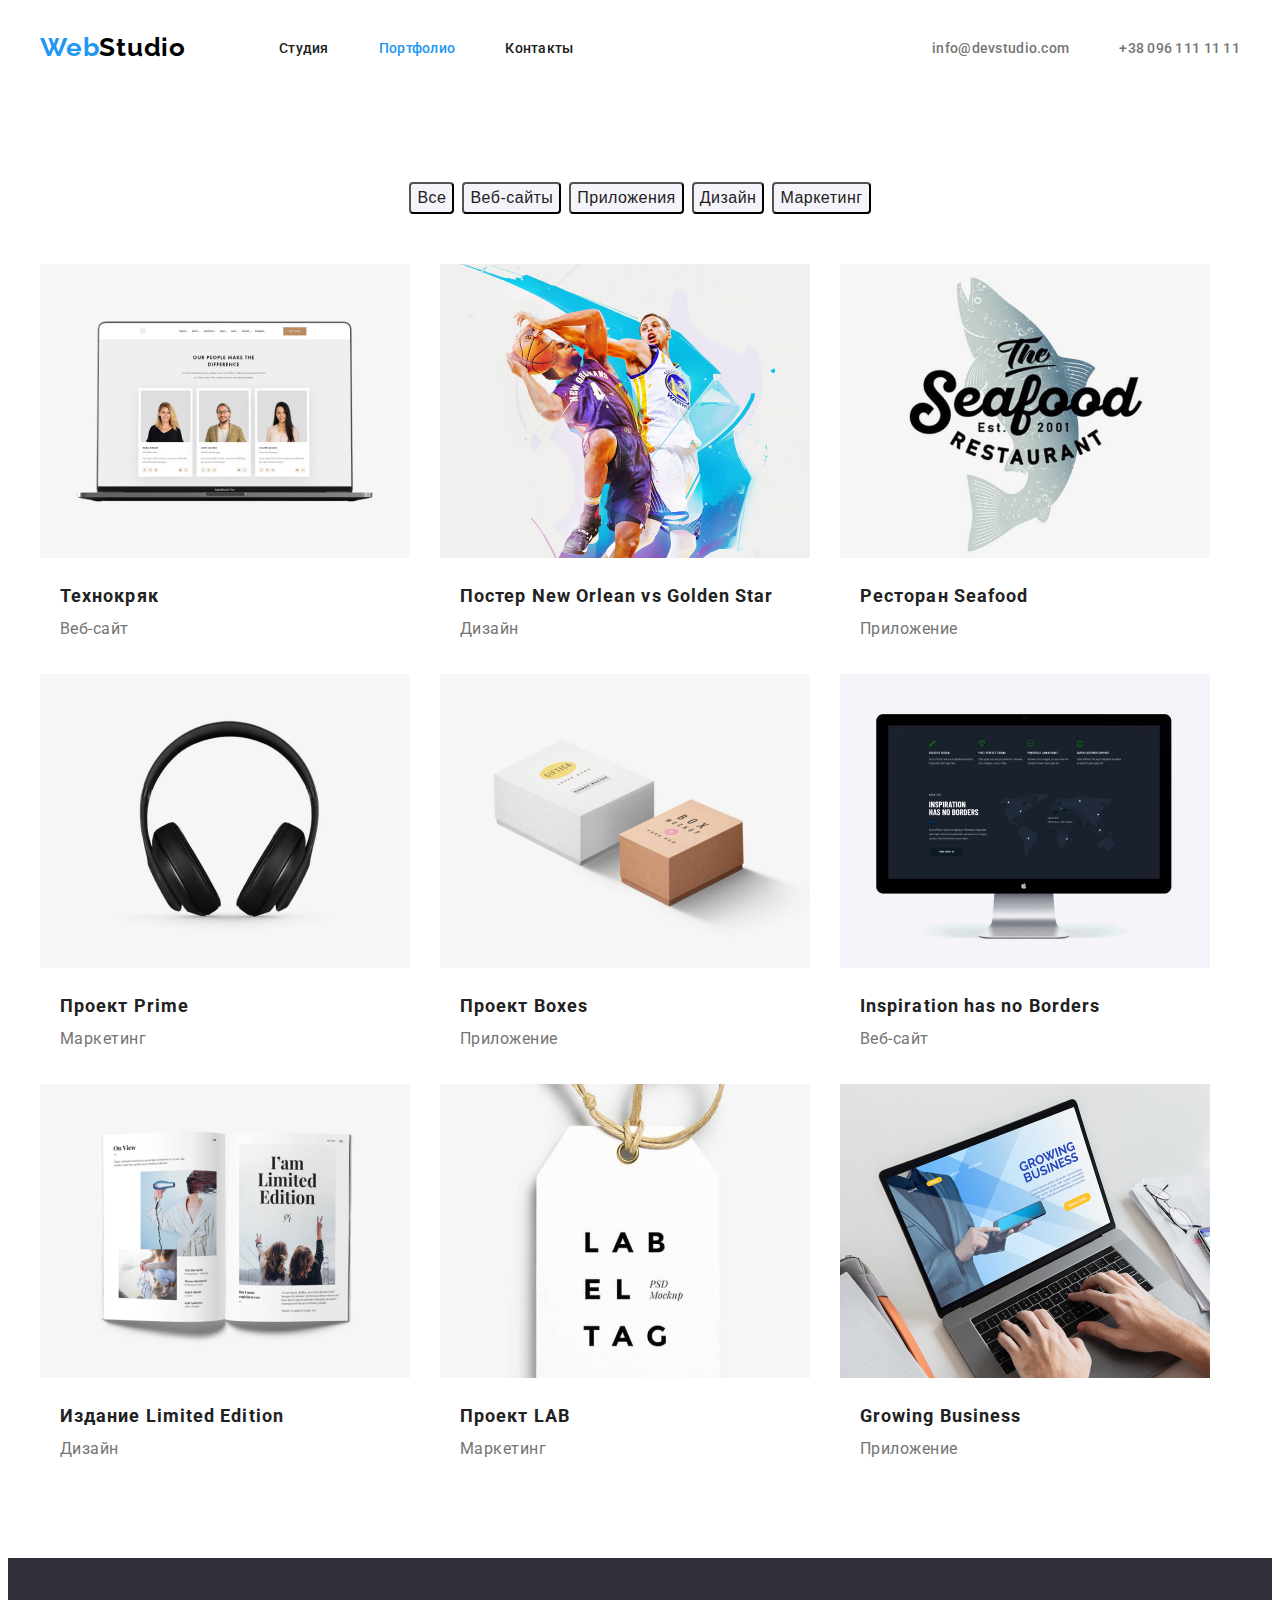
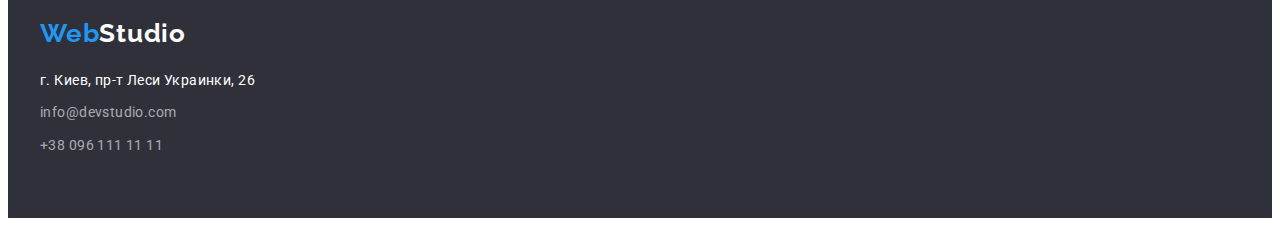
==== portfolio.html @ 22041979 "DZ3" ====
<!DOCTYPE html>
<html lang="ru">
  <head>
    <meta charset="UTF-8" />
    <meta http-equiv="X-UA-Compatible" content="IE=edge" />
    <meta name="viewport" content="width=device-width, initial-scale=1.0" />
    <title>Document</title>
    <link rel="preconnect" href="https://fonts.googleapis.com" />
    <link rel="preconnect" href="https://fonts.gstatic.com" crossorigin />
    <link
      href="https://fonts.googleapis.com/css2?family=Raleway:wght@700&family=Roboto:wght@400;500;700;900&display=swap"
      rel="stylesheet"
    />
    <link rel="stylesheet" href="./css/styles.css" />
  </head>
  <body>
    <header class="header">
      <div class="container header-container">
        <nav class="header-nav">
          <a class="logo" href="./index.html" lang="en"><span class="web">Web</span>Studio</a>
          <ul class="menu-list list">
            <li class="menu-item">
              <a class="menu-link link" href="./index.html">Студия</a>
            </li>
            <li class="menu-item">
              <a class="menu-link link current" href="./portfolio.html">Портфолио</a>
            </li>
            <li class="menu-item"><a class="menu-link link" href="">Контакты</a></li>
          </ul>
        </nav>
        <div class="header-contacts">
          <ul class="contacts-list list">
            <li class="contacts-item">
              <a class="contacts-link-dark link" href="mail:info@devstudio.com">
                info@devstudio.com</a
              >
            </li>
            <li class="contacts-item">
              <a class="contacts-link-dark link" href="tel:+380961111111"> +38 096 111 11 11</a>
            </li>
          </ul>
        </div>
      </div>
    </header>
    <main>
      <div class="container">
        <section class="section filtr">
          <!-- <h1>Menu</h1> -->
          <ul class="filtr-list list">
            <li class="filtr-item"><button type="button" class="filtr-button">Все</button></li>
            <li class="filtr-item">
              <button type="button" class="filtr-button">Веб-сайты</button>
            </li>
            <li class="filtr-item">
              <button type="button" class="filtr-button">Приложения</button>
            </li>
            <li class="filtr-item"><button type="button" class="filtr-button">Дизайн</button></li>
            <li class="filtr-item">
              <button type="button" class="filtr-button">Маркетинг</button>
            </li>
          </ul>
          <ul class="portfolio list">
            <li class="porfolio-item">
              <img src="./images/portfolio/img_p1.jpg" alt="Sait" width="370" />
              <h2 class="Portfolio-title">Технокряк</h2>
              <p class="Portfolio-text">Веб-сайт</p>
            </li>
            <li class="porfolio-item">
              <img src="./images/portfolio/img_p2.jpg" alt="Disign" width="370" />
              <h2 class="Portfolio-title">Постер New Orlean vs Golden Star</h2>
              <p class="Portfolio-text">Дизайн</p>
            </li>
            <li class="porfolio-item">
              <img src="./images/portfolio/img_p3.jpg" alt="Restoran" width="370" />
              <h2 class="Portfolio-title">Ресторан Seafood</h2>
              <p class="Portfolio-text">Приложение</p>
            </li>
            <li class="porfolio-item">
              <img src="./images/portfolio/img_p4.jpg" alt="Project" width="370" />
              <h2 class="Portfolio-title">Проект Prime</h2>
              <p class="Portfolio-text">Маркетинг</p>
            </li>
            <li class="porfolio-item">
              <img src="./images/portfolio/img_p5.jpg" alt="Box" width="370" />
              <h2 class="Portfolio-title">Проект Boxes</h2>
              <p class="Portfolio-text">Приложение</p>
            </li>
            <li class="porfolio-item">
              <img src="./images/portfolio/img_p6.jpg" alt="Web" width="370" />
              <h2 class="Portfolio-title">Inspiration has no Borders</h2>
              <p class="Portfolio-text">Веб-сайт</p>
            </li>
            <li class="porfolio-item">
              <img src="./images/portfolio/img_p7.jpg" alt="Book" width="370" />
              <h2 class="Portfolio-title">Издание Limited Edition</h2>
              <p class="Portfolio-text">Дизайн</p>
            </li>
            <li class="porfolio-item">
              <img src="./images/portfolio/img_p8.jpg" alt="Project" width="370" />
              <h2 class="Portfolio-title">Проект LAB</h2>
              <p class="Portfolio-text">Маркетинг</p>
            </li>
            <li class="porfolio-item">
              <img src="./images/portfolio/img_p9.jpg" alt="App" width="370" />
              <h2 class="Portfolio-title">Growing Business</h2>
              <p class="Portfolio-text">Приложение</p>
            </li>
          </ul>
        </section>
      </div>
    </main>
    <footer class="contacts-bot">
      <div class="container">
        <a class="logo-bottom" href="./index.html" lang="en"><span class="web">Web</span>Studio</a>
        <address>
          <ul class="contacts-list-bot list">
            <li>
              <a class="contacts-link-light link" href="https://goo.gl/maps/QXSwQN5gtXJ56YAf7"
                >г. Киев, пр-т Леси Украинки, 26</a
              >
            </li>
            <li>
              <a class="contacts-link-grey link" href="mail:info@devstudio.com">
                info@devstudio.com</a
              >
            </li>
            <li>
              <a class="contacts-link-grey link" href="tel:+380961111111"> +38 096 111 11 11</a>
            </li>
          </ul>
        </address>
      </div>
    </footer>
  </body>
</html>
---- css/styles.css ----
:root {
  --primary-title-color: #ffffff;
  --secondary-title-color: #212121;
  --third-tite-color: #757575;
  --primary-text-color: #212121;
  --second-text-color: #757575;
  --accent-color: #2196f3;
}

p,
h1,
h2,
h3,
h4,
h5,
h6 {
  margin: 0;
}

ul {
  margin: 0;
  padding: 0;
}

img {
  display: block;
  min-width: 100%;
}

body {
  font-family: 'Roboto', sans-serif;
}

.container {
  width: 1200px;
  padding-left: 15px;
  padding-right: 15px;
  margin: 0 auto;
}

.logo {
  font-family: Raleway;
  font-weight: 700;
  font-size: 26px;
  line-height: 1.19;
  letter-spacing: 0.03em;
  text-decoration: none;
}
.web {
  color: #2196f3;
}
.logo {
  color: #000000;
}

.list {
  list-style: none;
}

.link {
  text-decoration: none;
}

.menu-list .link.current {
  color: var(--accent-color);
}
/* --------------header-------------- */
.menu-list {
  display: flex;
  align-items: center;
}

.header {
  padding-top: 24px;
  padding-bottom: 25px;
}

.menu-link {
  padding-top: 32px;
  padding-bottom: 32px;
}

.header-nav {
  display: flex;
  align-items: center;
}

.header-container {
  display: flex;
  align-items: center;
}

.contacts-list {
  display: flex;
}

.header-contacts {
  margin-left: auto;
}

.logo {
  margin-right: 93px;
}

.menu-item:not(:last-child) {
  margin-right: 50px;
}

.section-list {
  display: flex;
}

.section-item:not(:last-child) {
  margin-right: 30px;
}

.after-title {
  padding-top: 10px;
}

/* .section-item.section-list:not(:last-child) {
  margin-right: 30px;
  width: calc(100% / 4 - 30px);
} */

.contacts-item:not(:last-child) {
  margin-right: 50px;
}

.menu-link {
  font-weight: 500;
  font-size: 14px;
  line-height: 1.14;
  letter-spacing: 0.02em;
  color: var(--primary-text-color);
  cursor: pointer;
}

.contacts-link-dark {
  font-weight: 500;
  font-size: 14px;
  line-height: 1.14;
  letter-spacing: 0.02em;
  color: var(--third-tite-color);
}

.menu-link:hover,
.menu-link:focus {
  color: var(--accent-color);
}

.contacts-link-dark:hover,
.contacts-link-dark:focus {
  color: var(--accent-color);
}

.header-btn {
  display: block;
  margin: 0 auto;
  font-weight: 700;
  font-size: 16px;
  line-height: 1, 87;
  letter-spacing: 0.06em;
  color: var(--primary-title-color);
  background-color: var(--accent-color);
  cursor: pointer;
  width: 205px;
  height: 50px;
  padding: 10px 30px;
  text-align: center;
  margin-top: 30px;
}

.header-btn {
  display: flex;
  justify-content: center;
  align-items: center;
}

.header-btn:focus,
.header-btn:hover {
  color: var(--primary-title-color);
}

.hero-title {
  font-weight: 900;
  font-size: 44px;
  line-height: 1.36;
  letter-spacing: 0.06em;
  text-transform: uppercase;
  color: var(--primary-title-color);
  text-align: center;
}

.header-container {
  width: 1200px;
  background-color: var(--primary-title-color);
}

.hero {
  padding: 200px 0;
  height: 600px;
  background-color: #2f303a;
}

.hero-title {
  width: 696px;
  font-size: 44px;
  margin: 0 auto;
}

.sectoin-list {
  list-style: none;
  display: flex;
}

.section {
  padding: 94px 0;
}

.direction {
  padding-top: 0;
}

.section-title {
  font-weight: 700;
  font-size: 14px;
  line-height: 1.14;
  letter-spacing: 0.03em;
  text-transform: uppercase;

  color: var(--primary-text-color);
}

.after-title {
  font-size: 14px;
  line-height: 1.41;
  letter-spacing: 0.03em;
  color: var(--second-text-color);
}

.pre-title {
  font-weight: 700;
  font-size: 36px;
  line-height: 1.16;
  letter-spacing: 0.03em;
}

.comand-title {
  font-weight: 500;
  font-size: 16px;
  line-height: 1.18;
  letter-spacing: 0.03em;
  color: var(--primary-text-color);
}

.comand-text {
  font-size: 16px;
  line-height: 1.18;
  letter-spacing: 0.03em;
  color: var(--second-text-color);
}

.contacts {
  background-color: #2f303a;
}
.contacts-link-light {
  font-size: 14px;
  line-height: 1.71;
  letter-spacing: 0.03em;
  color: var(--primary-title-color);
}
.contacts-link-grey {
  font-size: 14px;
  line-height: 1.71;
  letter-spacing: 0.03em;
  color: rgba(255, 255, 255, 0.6);
}

/* Pottfolio*/
.filtr-button {
  font-weight: 500;
  font-size: 16px;
  line-height: 1.62;
  letter-spacing: 0.03em;
  color: var(--secondary-title-color);
  background-color: #f5f4fa;
  cursor: pointer;
  border-radius: 4px;
}

.filtr-button:hover,
.filtr-button:focus {
  background-color: var(--accent-color);
  color: #f5f4fa;
}

.filtr-list {
  display: flex;
  justify-content: center;
}

.filtr-button {
  display: flex;
}

.filtr-list:not(:last-child) {
  margin-right: 9ps;
}

.pre-title {
  text-align: center;
  margin-bottom: 50px;
}

.directions {
  display: flex;
}

.directions-item:not(:last-child) {
  margin-right: 30px;
  display: flex;
}

.Portfolio-title {
  font-weight: 700;
  font-size: 18px;
  line-height: 2;
  letter-spacing: 0.06em;
  color: var(--primary-text-color);
}
.Portfolio-text {
  font-size: 16px;
  line-height: 1.87;
  letter-spacing: 0.03em;
  color: var(--third-tite-color);
}

address {
  font-style: normal;
}

.logo-bottom {
  font-family: Raleway;
  font-weight: 700;
  font-size: 26px;
  line-height: 1.19;
  letter-spacing: 0.03em;
  text-decoration: none;
}
.web {
  color: #2196f3;
}
.logo-bottom {
  color: var(--primary-title-color);
}

.contacts-link-light:hover,
.contacts-link-light:focus {
  color: var(--accent-color);
}

.contacts-link-grey:hover,
.contacts-link-grey:focus {
  color: var(--accent-color);
}

.comand {
  background-color: #f5f4fa;
}

.comand-list {
  display: flex;
  justify-content: center;
}

.comand-item {
  text-align: center;
}

.comand-pre-title {
  text-align: center;
  margin-bottom: 50px;
}

.comand-item:not(:last-child) {
  margin-right: 30px;
}

.comand-title {
  margin-top: 30px;
}

.comand-text {
  margin-top: 10px;
}

.logo-bottom {
  margin-top: 60px;
  margin-bottom: 60px;
}

.contacts-bot {
  display: block;
  padding-top: 60px;
  padding-bottom: 60px;
  margin: 0 auto;
  background-color: #2f303a;
}

.contacts-link-light {
  display: block;
  margin-top: 20px;
}

.contacts-link-grey {
  display: block;
  margin-top: 9px;
}

.filtr-list {
  margin-bottom: 50px;
}

.filtr-item:not(:last-child) {
  margin-right: 8px;
}

.portfolio {
  display: flex;
  flex-wrap: wrap;
  width: 1200px;
  flex-basis: calc((100% - 60px) / 3);
  margin-right: 30px;
}

.porfolio-item {
  margin-right: 30px;
}

.porfolio-item:nth-child(3n) {
  margin-right: 30px;
  margin-bottom: 30px;
}

.porfolio-item:nth-last-child(-n + 3) {
  margin-bottom: 0;
}

.Portfolio-title {
  padding-top: 20px;
  padding-left: 20px;
}

.Portfolio-text {
  padding-left: 20px;
}
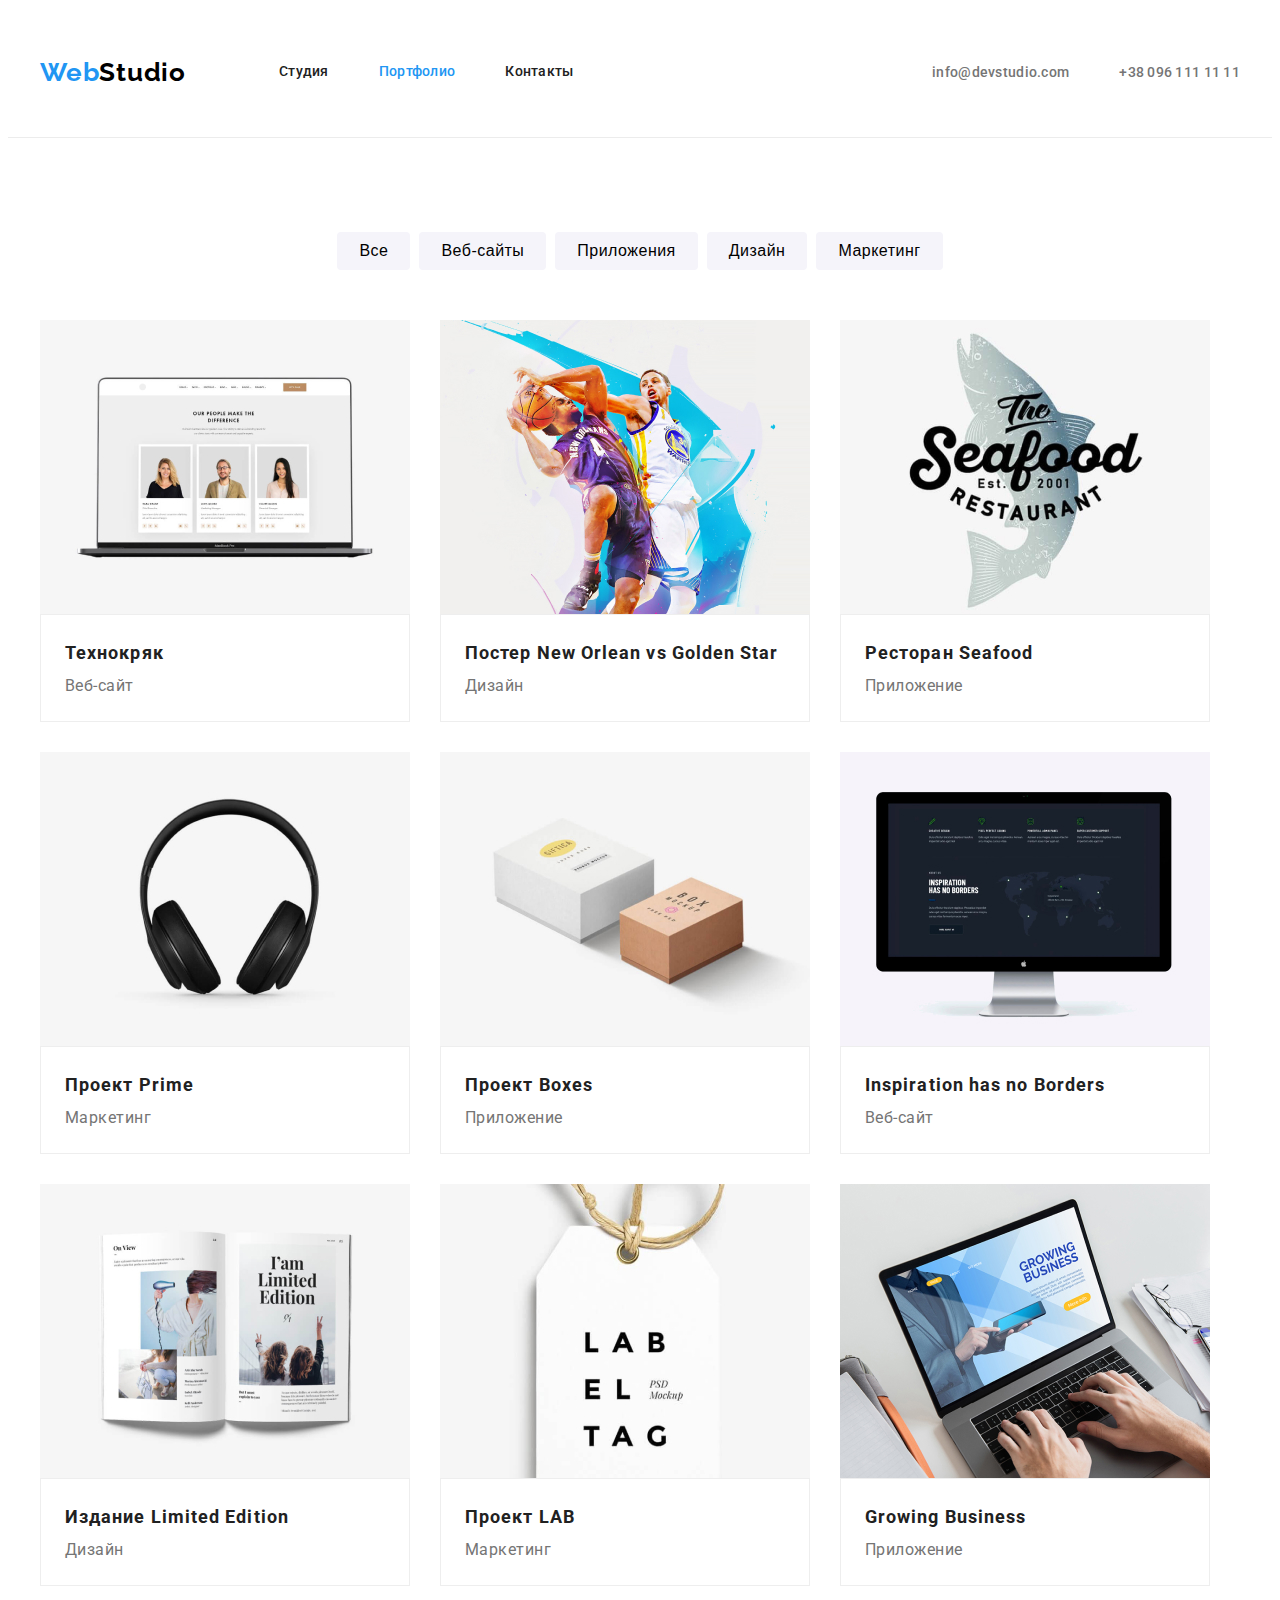
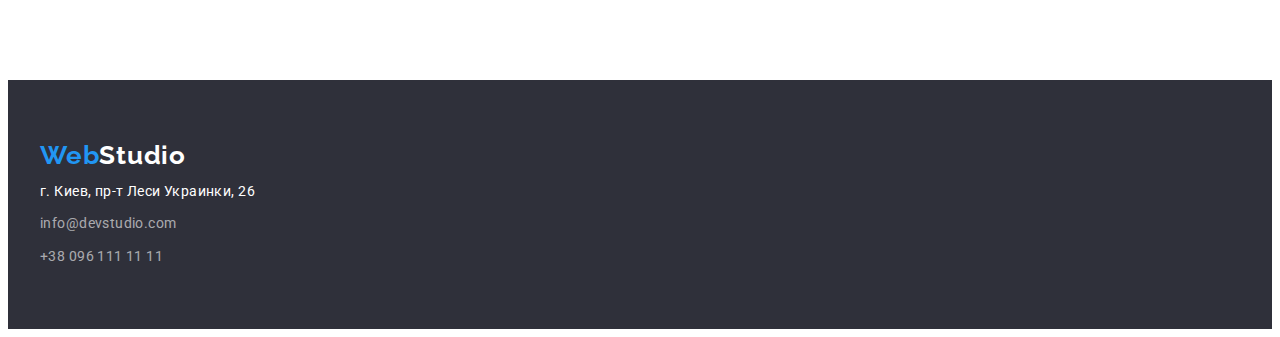
==== commit 3b3f2e5d: "DZ3 Pravki" ====
--- a/portfolio.html
+++ b/portfolio.html
@@ -10,6 +10,13 @@
     <link
       href="https://fonts.googleapis.com/css2?family=Raleway:wght@700&family=Roboto:wght@400;500;700;900&display=swap"
       rel="stylesheet"
+    />
+    <link
+      rel="stylesheet"
+      href="https://cdnjs.cloudflare.com/ajax/libs/modern-normalize/1.1.0/modern-normalize.min.css"
+      integrity="sha512-wpPYUAdjBVSE4KJnH1VR1HeZfpl1ub8YT/NKx4PuQ5NmX2tKuGu6U/JRp5y+Y8XG2tV+wKQpNHVUX03MfMFn9Q=="
+      crossorigin="anonymous"
+      referrerpolicy="no-referrer"
     />
     <link rel="stylesheet" href="./css/styles.css" />
   </head>
@@ -43,10 +50,10 @@
       </div>
     </header>
     <main>
-      <div class="container">
-        <section class="section filtr">
-          <!-- <h1>Menu</h1> -->
-          <ul class="filtr-list list">
+<section class="section">
+<div class="container">
+          <h1 class="visually-hidden">Меню</h1>
+          <ul class="filtr-list">
             <li class="filtr-item"><button type="button" class="filtr-button">Все</button></li>
             <li class="filtr-item">
               <button type="button" class="filtr-button">Веб-сайты</button>
@@ -59,76 +66,122 @@
               <button type="button" class="filtr-button">Маркетинг</button>
             </li>
           </ul>
-          <ul class="portfolio list">
-            <li class="porfolio-item">
-              <img src="./images/portfolio/img_p1.jpg" alt="Sait" width="370" />
-              <h2 class="Portfolio-title">Технокряк</h2>
-              <p class="Portfolio-text">Веб-сайт</p>
-            </li>
-            <li class="porfolio-item">
-              <img src="./images/portfolio/img_p2.jpg" alt="Disign" width="370" />
-              <h2 class="Portfolio-title">Постер New Orlean vs Golden Star</h2>
-              <p class="Portfolio-text">Дизайн</p>
-            </li>
-            <li class="porfolio-item">
-              <img src="./images/portfolio/img_p3.jpg" alt="Restoran" width="370" />
-              <h2 class="Portfolio-title">Ресторан Seafood</h2>
-              <p class="Portfolio-text">Приложение</p>
-            </li>
-            <li class="porfolio-item">
-              <img src="./images/portfolio/img_p4.jpg" alt="Project" width="370" />
-              <h2 class="Portfolio-title">Проект Prime</h2>
-              <p class="Portfolio-text">Маркетинг</p>
-            </li>
-            <li class="porfolio-item">
-              <img src="./images/portfolio/img_p5.jpg" alt="Box" width="370" />
-              <h2 class="Portfolio-title">Проект Boxes</h2>
-              <p class="Portfolio-text">Приложение</p>
-            </li>
-            <li class="porfolio-item">
-              <img src="./images/portfolio/img_p6.jpg" alt="Web" width="370" />
-              <h2 class="Portfolio-title">Inspiration has no Borders</h2>
-              <p class="Portfolio-text">Веб-сайт</p>
-            </li>
-            <li class="porfolio-item">
-              <img src="./images/portfolio/img_p7.jpg" alt="Book" width="370" />
-              <h2 class="Portfolio-title">Издание Limited Edition</h2>
-              <p class="Portfolio-text">Дизайн</p>
-            </li>
-            <li class="porfolio-item">
-              <img src="./images/portfolio/img_p8.jpg" alt="Project" width="370" />
-              <h2 class="Portfolio-title">Проект LAB</h2>
-              <p class="Portfolio-text">Маркетинг</p>
-            </li>
-            <li class="porfolio-item">
-              <img src="./images/portfolio/img_p9.jpg" alt="App" width="370" />
-              <h2 class="Portfolio-title">Growing Business</h2>
-              <p class="Portfolio-text">Приложение</p>
-            </li>
-          </ul>
-        </section>
-      </div>
+
+<div class="portfolo">
+
+<ul class="portfolio-list">
+
+             <li class="porfolio-item">
+               <a href="" class="portfolio-link">
+              <img src="./images/portfolio/img_p1.jpg" alt="Sait" width="370"/>
+             <div class="porfolio-texts">
+             <h2 class="portfolio-title">Технокряк</h2>
+             <p class="portfolio-text">Веб-сайт</p>
+             </div>
+               </a>
+             
+             </li>
+
+             <li class="porfolio-item">
+               <a href="" class="portfolio-link">
+                 <img src="./images/portfolio/img_p2.jpg" alt="Disign" width="370"/>
+             <div class="porfolio-texts">
+             <h2 class="portfolio-title">Постер New Orlean vs Golden Star</h2>
+             <p class="portfolio-text">Дизайн</p>
+             </div>
+               </a>
+             </li>
+    
+             <li class="porfolio-item">
+               <a href="" class="portfolio-link">
+                 <img src="./images/portfolio/img_p3.jpg" alt="Restoran" width="370"/>
+             <div class="porfolio-texts">
+             <h2 class="portfolio-title">Ресторан Seafood</h2>
+             <p class="portfolio-text">Приложение</p>
+             </div>
+               </a>      
+             </li>
+
+             <li class="porfolio-item">
+               <a href="" class="portfolio-link">
+                 <img src="./images/portfolio/img_p4.jpg" alt="Project" width="370"/>
+             <div class="porfolio-texts">
+             <h2 class="portfolio-title">Проект Prime</h2>
+             <p class="portfolio-text">Маркетинг</p>
+             </div>
+               </a>
+             </li>
+
+             <li class="porfolio-item">
+               <a href="" class="portfolio-link">
+                  <img src="./images/portfolio/img_p5.jpg" alt="Box" width="370"/>
+             <div class="porfolio-texts">
+             <h2 class="portfolio-title">Проект Boxes</h2>
+             <p class="portfolio-text">Приложение</p>
+             </div>
+               </a>
+             </li>
+
+              <li class="porfolio-item">
+                <a href="" class="portfolio-link">
+                <img src="./images/portfolio/img_p6.jpg" alt="Web" width="370"/>
+              <div class="porfolio-texts">
+              <h2 class="portfolio-title">Inspiration has no Borders</h2>
+              <p class="portfolio-text">Веб-сайт</p>
+              </div>
+                </a>
+              </li>
+
+              <li class="porfolio-item">
+                <a href="" class="portfolio-link">
+                  <img src="./images/portfolio/img_p7.jpg" alt="Book" width="370"/>
+              <div class="porfolio-texts">
+              <h2 class="portfolio-title">Издание Limited Edition</h2>
+              <p class="portfolio-text">Дизайн</p>
+              </div>
+                </a>
+              </li>
+
+              <li class="porfolio-item">
+                <a href="" class="portfolio-link">
+                   <img src="./images/portfolio/img_p8.jpg" alt="Project" width="370"/>
+              <div class="porfolio-texts">
+              <h2 class="portfolio-title">Проект LAB</h2>
+              <p class="portfolio-text">Маркетинг</p>
+              </div>
+                </a>
+              </li>
+
+              <li class="porfolio-item">
+                <a href="" class="portfolio-link">
+                 <img src="./images/portfolio/img_p9.jpg" alt="App" width="370"/>
+              <div class="porfolio-texts">
+              <h2 class="portfolio-title">Growing Business</h2>
+              <p class="portfolio-text">Приложение</p>
+              </div> 
+                </a>
+              </li>
+</ul>
+</section>
+    </div>
     </main>
-    <footer class="contacts-bot">
+    
+      <footer class="contacts-bot">
       <div class="container">
-        <a class="logo-bottom" href="./index.html" lang="en"><span class="web">Web</span>Studio</a>
-        <address>
-          <ul class="contacts-list-bot list">
-            <li>
-              <a class="contacts-link-light link" href="https://goo.gl/maps/QXSwQN5gtXJ56YAf7"
-                >г. Киев, пр-т Леси Украинки, 26</a
-              >
-            </li>
-            <li>
-              <a class="contacts-link-grey link" href="mail:info@devstudio.com">
-                info@devstudio.com</a
-              >
-            </li>
-            <li>
-              <a class="contacts-link-grey link" href="tel:+380961111111"> +38 096 111 11 11</a>
-            </li>
-          </ul>
-        </address>
+<a class="logo-bottom" href="./index.html" lang="en"><span class="web">Web</span>Studio</a>
+      <address>
+        <ul class="contacts-list-bot list">
+          <li class="contacts-link">
+            <a class="contacts-link-light" href="https://goo.gl/maps/QXSwQN5gtXJ56YAf7">г. Киев, пр-т Леси Украинки, 26</a>
+          </li>
+          <li class="contacts-link">
+            <a class="contacts-link-grey" href="mail:info@devstudio.com">info@devstudio.com</a>
+          </li>
+          <li class="contacts-link">
+            <a class="contacts-link-grey" href="tel:+380961111111"> +38 096 111 11 11</a>
+          </li>
+        </ul>
+      </address>
       </div>
     </footer>
   </body>
--- a/css/styles.css
+++ b/css/styles.css
@@ -18,17 +18,29 @@
 }
 
 ul {
+  list-style: none;
   margin: 0;
   padding: 0;
 }
 
 img {
+  height: auto;
   display: block;
   min-width: 100%;
 }
 
 body {
   font-family: 'Roboto', sans-serif;
+}
+
+a {
+  text-decoration: none;
+}
+
+*,
+*:before,
+*:after {
+  box-sizing: inherit;
 }
 
 .container {
@@ -53,33 +65,37 @@
   color: #000000;
 }
 
-.list {
-  list-style: none;
-}
-
-.link {
-  text-decoration: none;
-}
-
-.menu-list .link.current {
+.menu-link.current {
   color: var(--accent-color);
 }
+
 /* --------------header-------------- */
+
+.visually-hidden {
+  position: absolute;
+  width: 1px;
+  height: 1px;
+  margin: -1px;
+  border: 0;
+  padding: 0;
+
+  white-space: nowrap;
+  clip-path: inset(100%);
+  clip: rect(0 0 0 0);
+  overflow: hidden;
+}
+
 .menu-list {
   display: flex;
   align-items: center;
 }
 
 .header {
+  border-bottom: 1px solid #ececec;
   padding-top: 24px;
   padding-bottom: 25px;
 }
 
-.menu-link {
-  padding-top: 32px;
-  padding-bottom: 32px;
-}
-
 .header-nav {
   display: flex;
   align-items: center;
@@ -88,16 +104,17 @@
 .header-container {
   display: flex;
   align-items: center;
-}
-
-.contacts-list {
-  display: flex;
 }
 
 .header-contacts {
   margin-left: auto;
 }
 
+.contacts-list {
+  margin-left: auto;
+  display: flex;
+}
+
 .logo {
   margin-right: 93px;
 }
@@ -112,10 +129,6 @@
 
 .section-item:not(:last-child) {
   margin-right: 30px;
-}
-
-.after-title {
-  padding-top: 10px;
 }
 
 /* .section-item.section-list:not(:last-child) {
@@ -128,12 +141,15 @@
 }
 
 .menu-link {
+  display: block;
   font-weight: 500;
   font-size: 14px;
   line-height: 1.14;
   letter-spacing: 0.02em;
   color: var(--primary-text-color);
   cursor: pointer;
+  padding-top: 32px;
+  padding-bottom: 32px;
 }
 
 .contacts-link-dark {
@@ -152,6 +168,10 @@
 .contacts-link-dark:hover,
 .contacts-link-dark:focus {
   color: var(--accent-color);
+}
+
+.contacts-link {
+  margin-top: 9px;
 }
 
 .header-btn {
@@ -192,14 +212,8 @@
   text-align: center;
 }
 
-.header-container {
-  width: 1200px;
-  background-color: var(--primary-title-color);
-}
-
 .hero {
   padding: 200px 0;
-  height: 600px;
   background-color: #2f303a;
 }
 
@@ -237,6 +251,7 @@
   line-height: 1.41;
   letter-spacing: 0.03em;
   color: var(--second-text-color);
+  margin-top: 10px;
 }
 
 .pre-title {
@@ -279,14 +294,16 @@
 
 /* Pottfolio*/
 .filtr-button {
+  border: transparent;
   font-weight: 500;
   font-size: 16px;
   line-height: 1.62;
   letter-spacing: 0.03em;
-  color: var(--secondary-title-color);
+  color: var (--primary-title-color);
   background-color: #f5f4fa;
   cursor: pointer;
   border-radius: 4px;
+  padding: 6px 22px;
 }
 
 .filtr-button:hover,
@@ -296,17 +313,12 @@
 }
 
 .filtr-list {
-  display: flex;
   justify-content: center;
 }
 
-.filtr-button {
-  display: flex;
-}
-
-.filtr-list:not(:last-child) {
+/* .filtr-list:not(:last-child) {
   margin-right: 9ps;
-}
+} */
 
 .pre-title {
   text-align: center;
@@ -319,17 +331,18 @@
 
 .directions-item:not(:last-child) {
   margin-right: 30px;
-  display: flex;
-}
-
-.Portfolio-title {
+}
+
+.portfolio-title {
+  text-decoration: none;
   font-weight: 700;
   font-size: 18px;
   line-height: 2;
   letter-spacing: 0.06em;
   color: var(--primary-text-color);
 }
-.Portfolio-text {
+.portfolio-text {
+  text-decoration: none;
   font-size: 16px;
   line-height: 1.87;
   letter-spacing: 0.03em;
@@ -371,7 +384,6 @@
 
 .comand-list {
   display: flex;
-  justify-content: center;
 }
 
 .comand-item {
@@ -379,16 +391,17 @@
 }
 
 .comand-pre-title {
+  font-weight: 700;
+  font-size: 36px;
+  line-height: 1.16;
   text-align: center;
+  letter-spacing: 0.03em;
+  color: var(--secondary-title-color);
   margin-bottom: 50px;
 }
 
 .comand-item:not(:last-child) {
   margin-right: 30px;
-}
-
-.comand-title {
-  margin-top: 30px;
 }
 
 .comand-text {
@@ -400,58 +413,68 @@
   margin-bottom: 60px;
 }
 
+.comands {
+  padding-top: 30px;
+  padding-bottom: 30px;
+}
+
 .contacts-bot {
-  display: block;
   padding-top: 60px;
   padding-bottom: 60px;
-  margin: 0 auto;
   background-color: #2f303a;
 }
 
 .contacts-link-light {
   display: block;
-  margin-top: 20px;
 }
 
 .contacts-link-grey {
   display: block;
-  margin-top: 9px;
 }
 
 .filtr-list {
   margin-bottom: 50px;
+  display: flex;
 }
 
 .filtr-item:not(:last-child) {
-  margin-right: 8px;
-}
-
-.portfolio {
+  margin-right: 9px;
+}
+
+.porfolio-texts {
+  padding-left: 24px;
+  padding-bottom: 20px;
+  padding-top: 20px;
+}
+
+.portfolio-list {
   display: flex;
   flex-wrap: wrap;
-  width: 1200px;
-  flex-basis: calc((100% - 60px) / 3);
-  margin-right: 30px;
 }
 
 .porfolio-item {
-  margin-right: 30px;
-}
-
-.porfolio-item:nth-child(3n) {
+  flex-basis: calc((100% - 3 * 30px) / 3);
   margin-right: 30px;
   margin-bottom: 30px;
+  background: #ffffff;
+  /* border: 1px solid #eeeeee; */
+  box-sizing: border-box;
+}
+
+.porfolio-item:nth-child(3n) {
+  margin-right: 0px;
 }
 
 .porfolio-item:nth-last-child(-n + 3) {
   margin-bottom: 0;
 }
 
-.Portfolio-title {
-  padding-top: 20px;
-  padding-left: 20px;
-}
-
-.Portfolio-text {
-  padding-left: 20px;
-}
+.porfolio-texts {
+  border: 1px solid #eeeeee;
+}
+
+.portfolio-link:hover,
+.portfolio-link:focus {
+  transform: scale(1.12);
+  display: block;
+}
